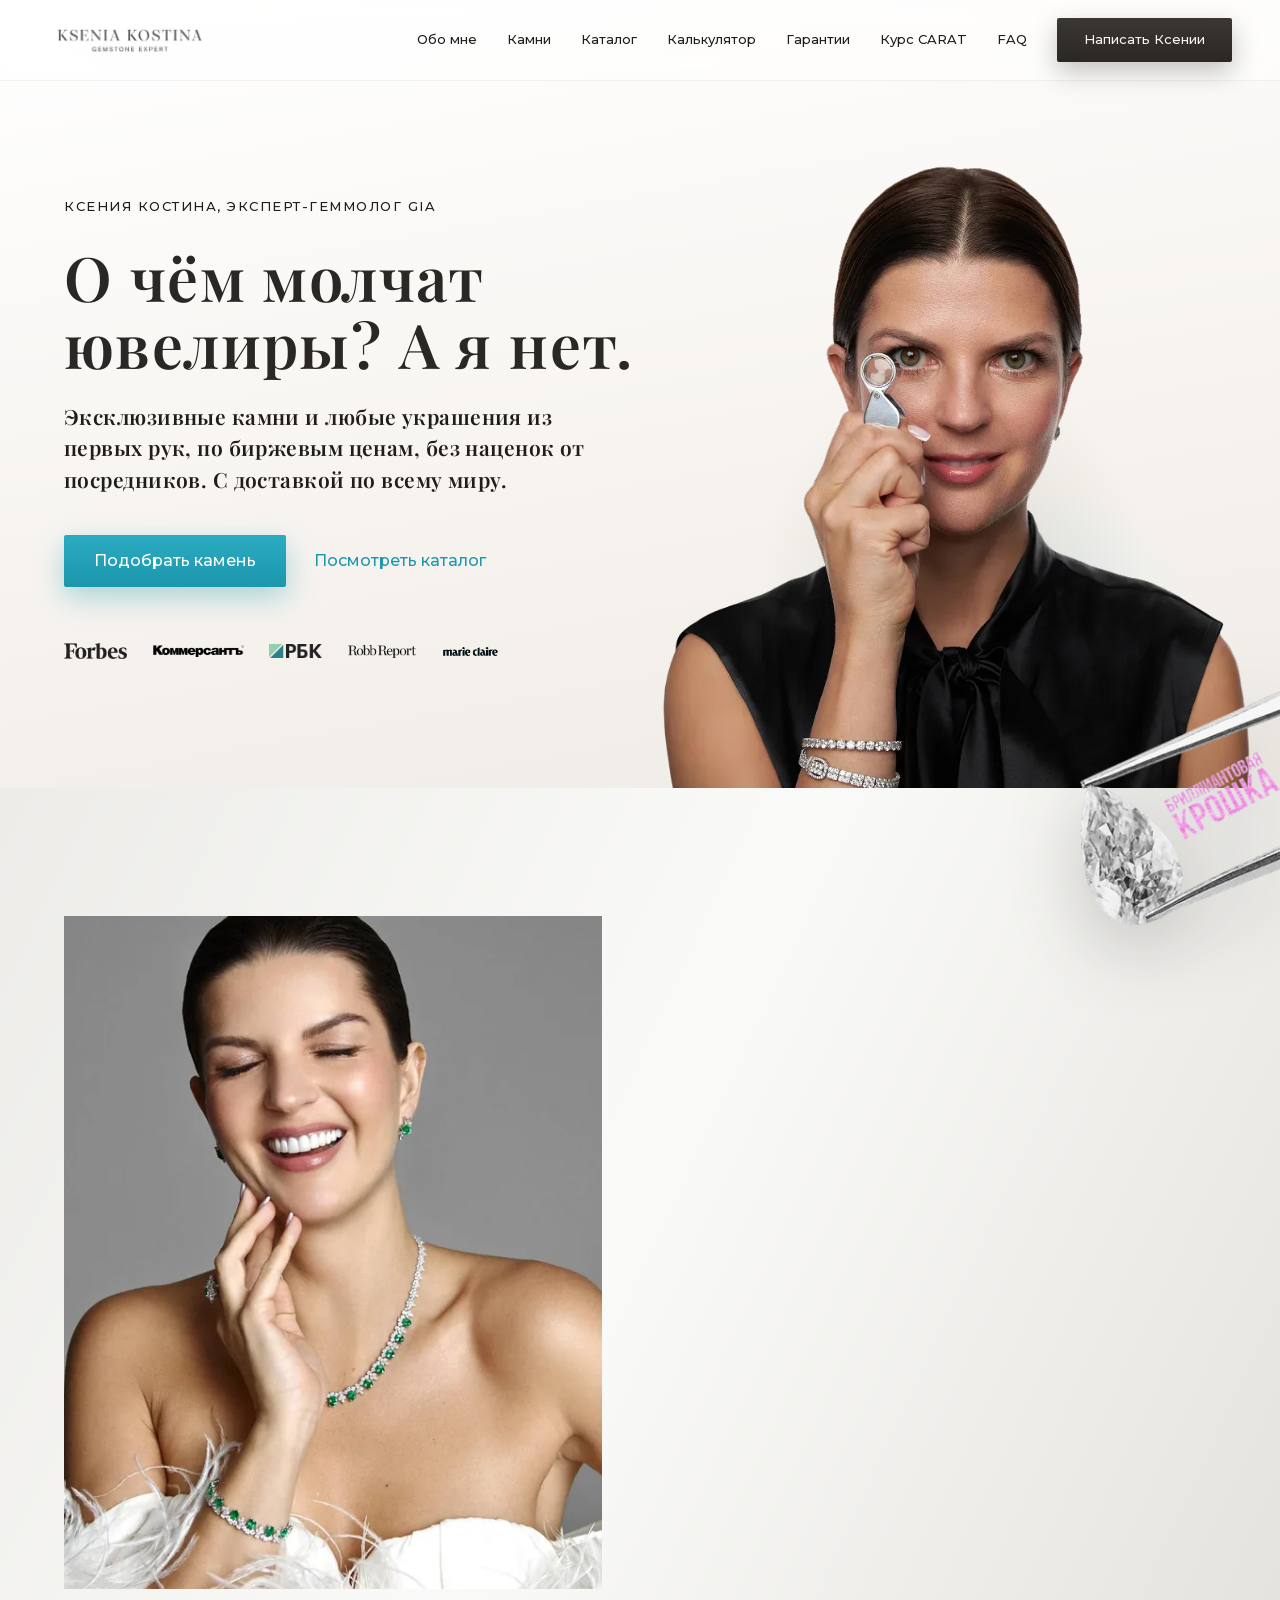
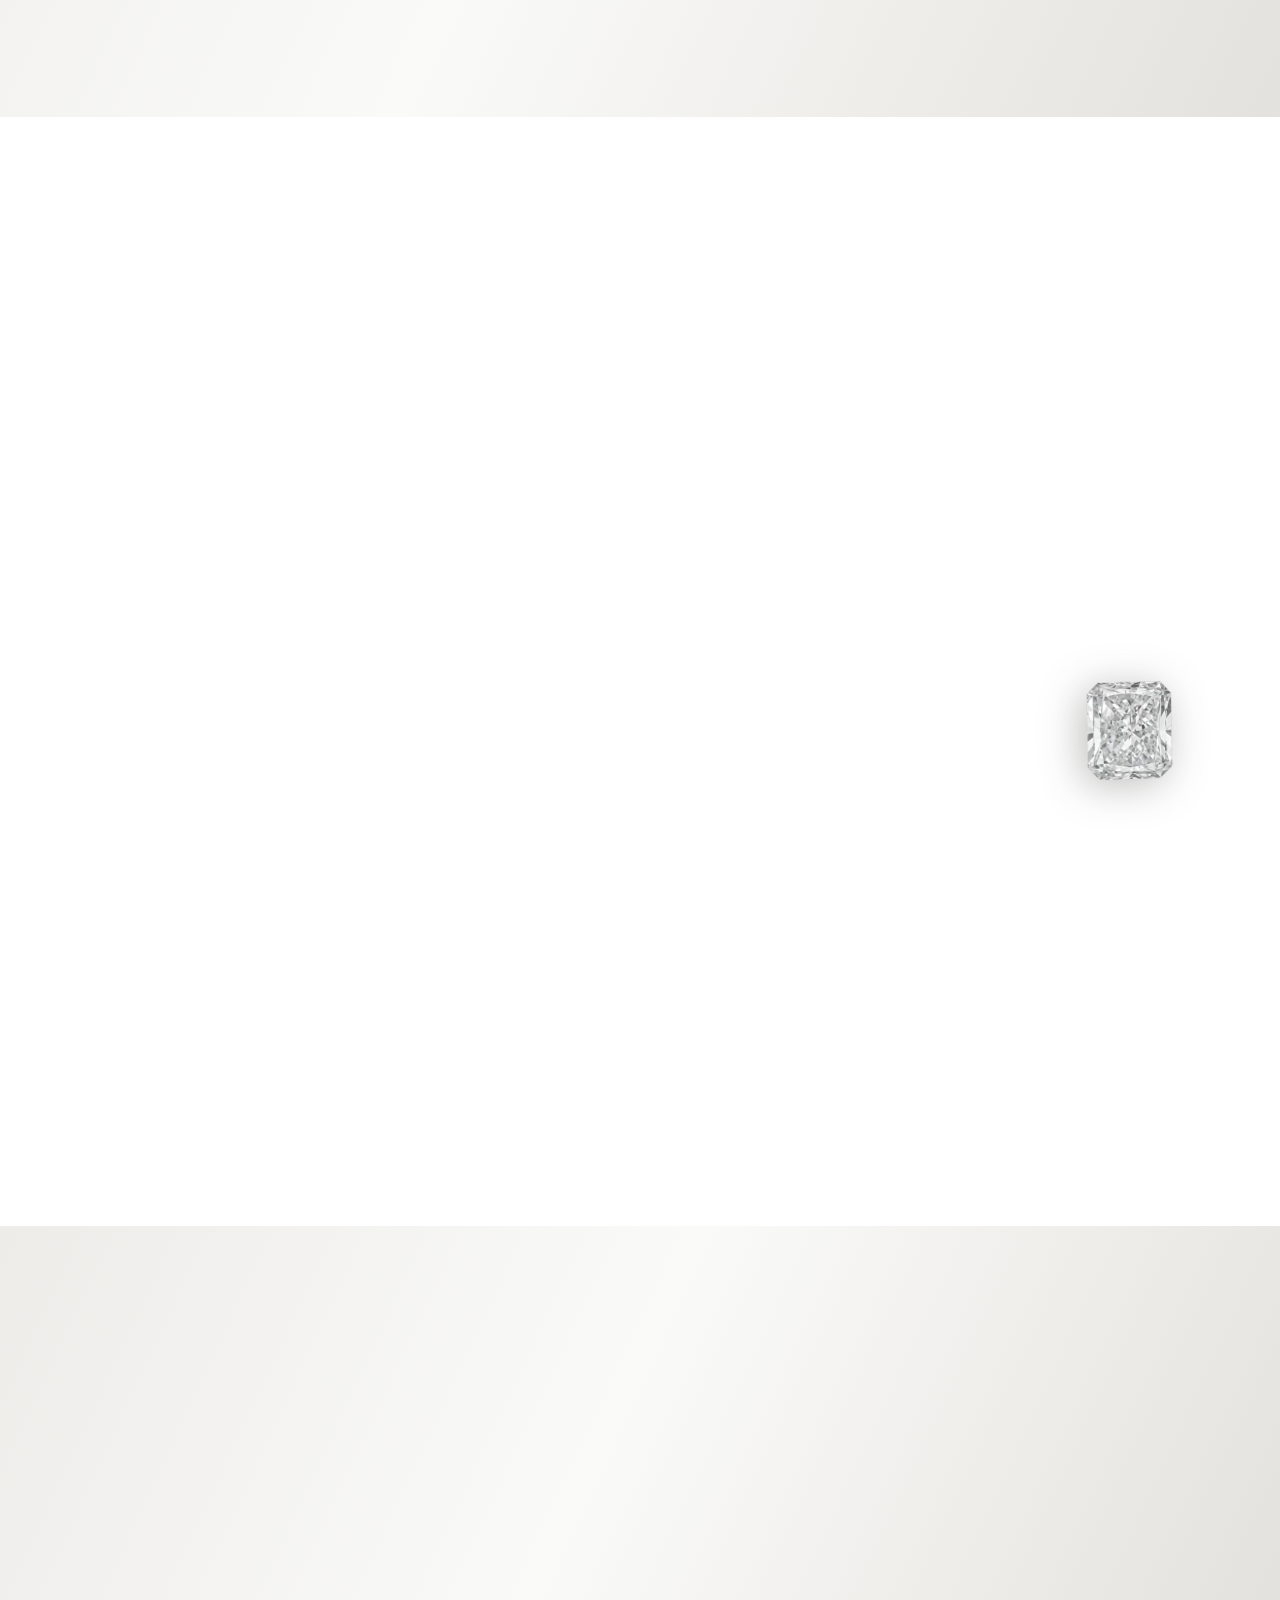
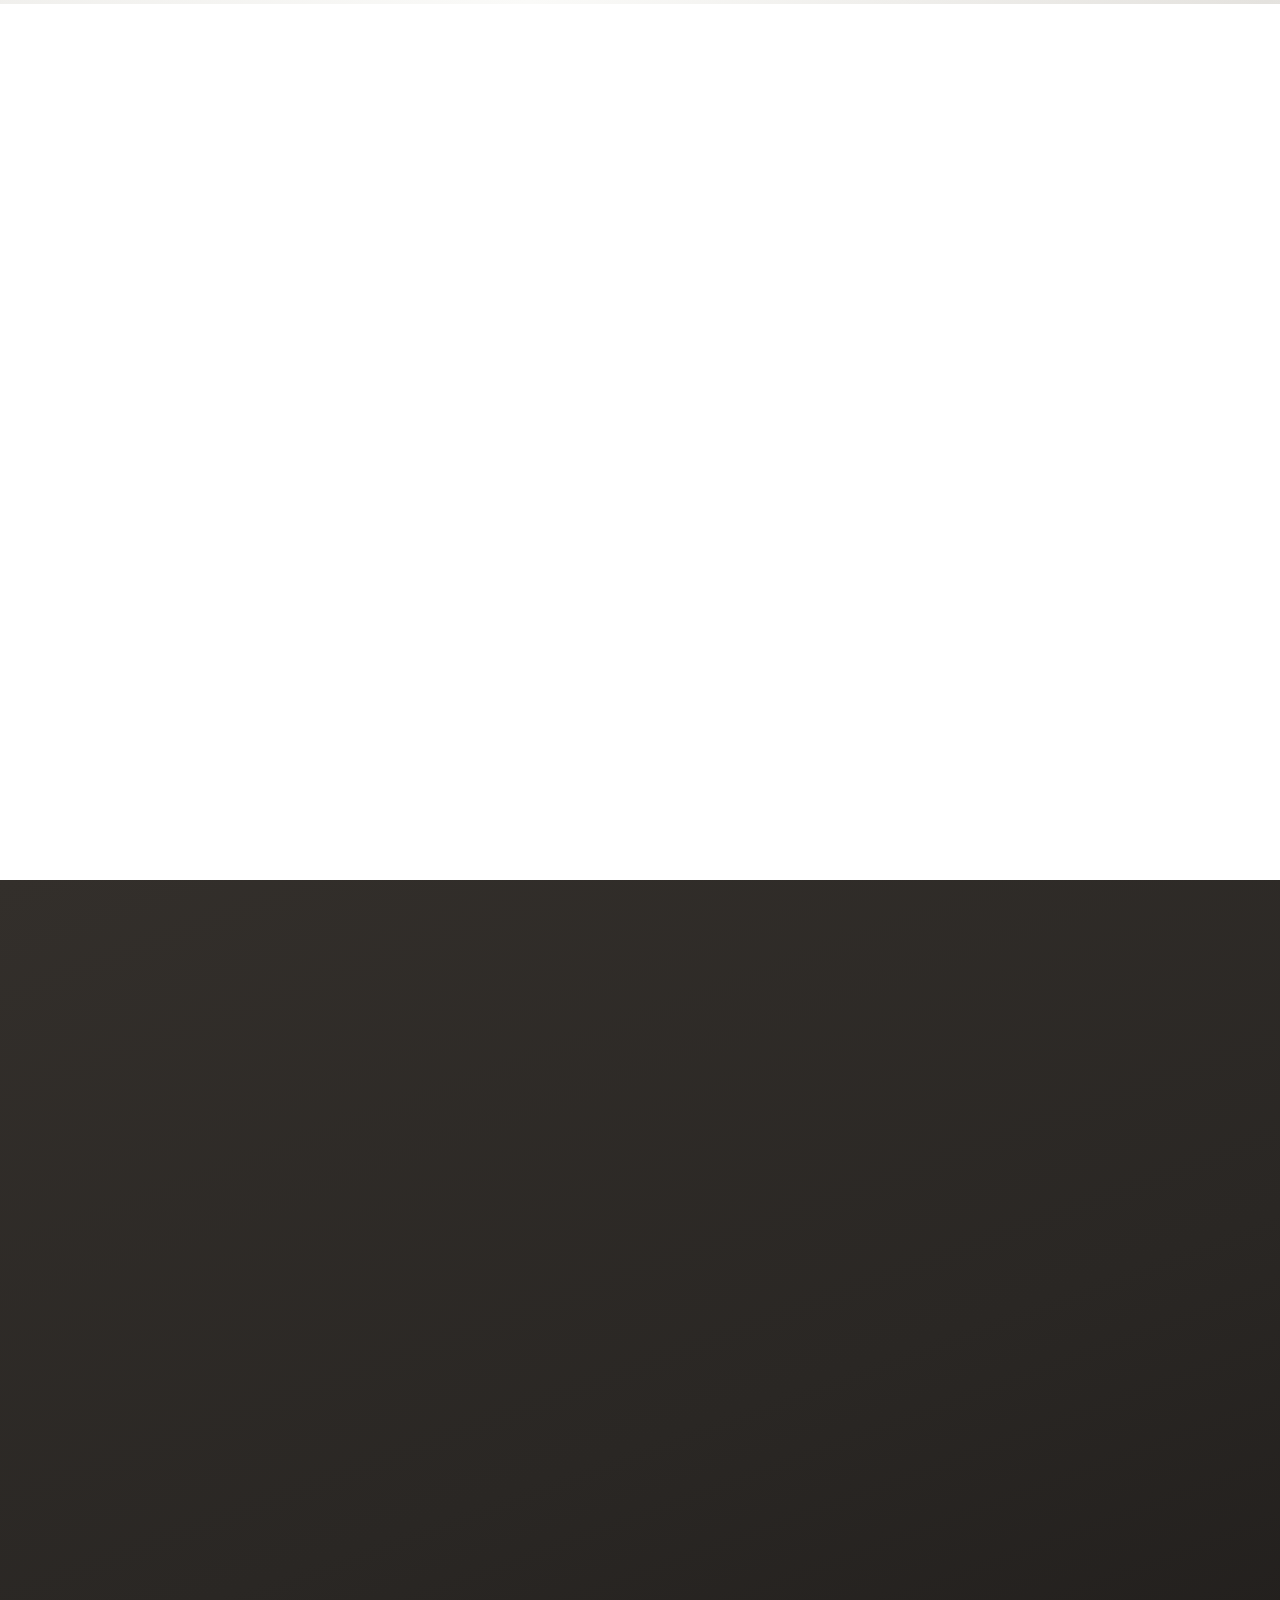
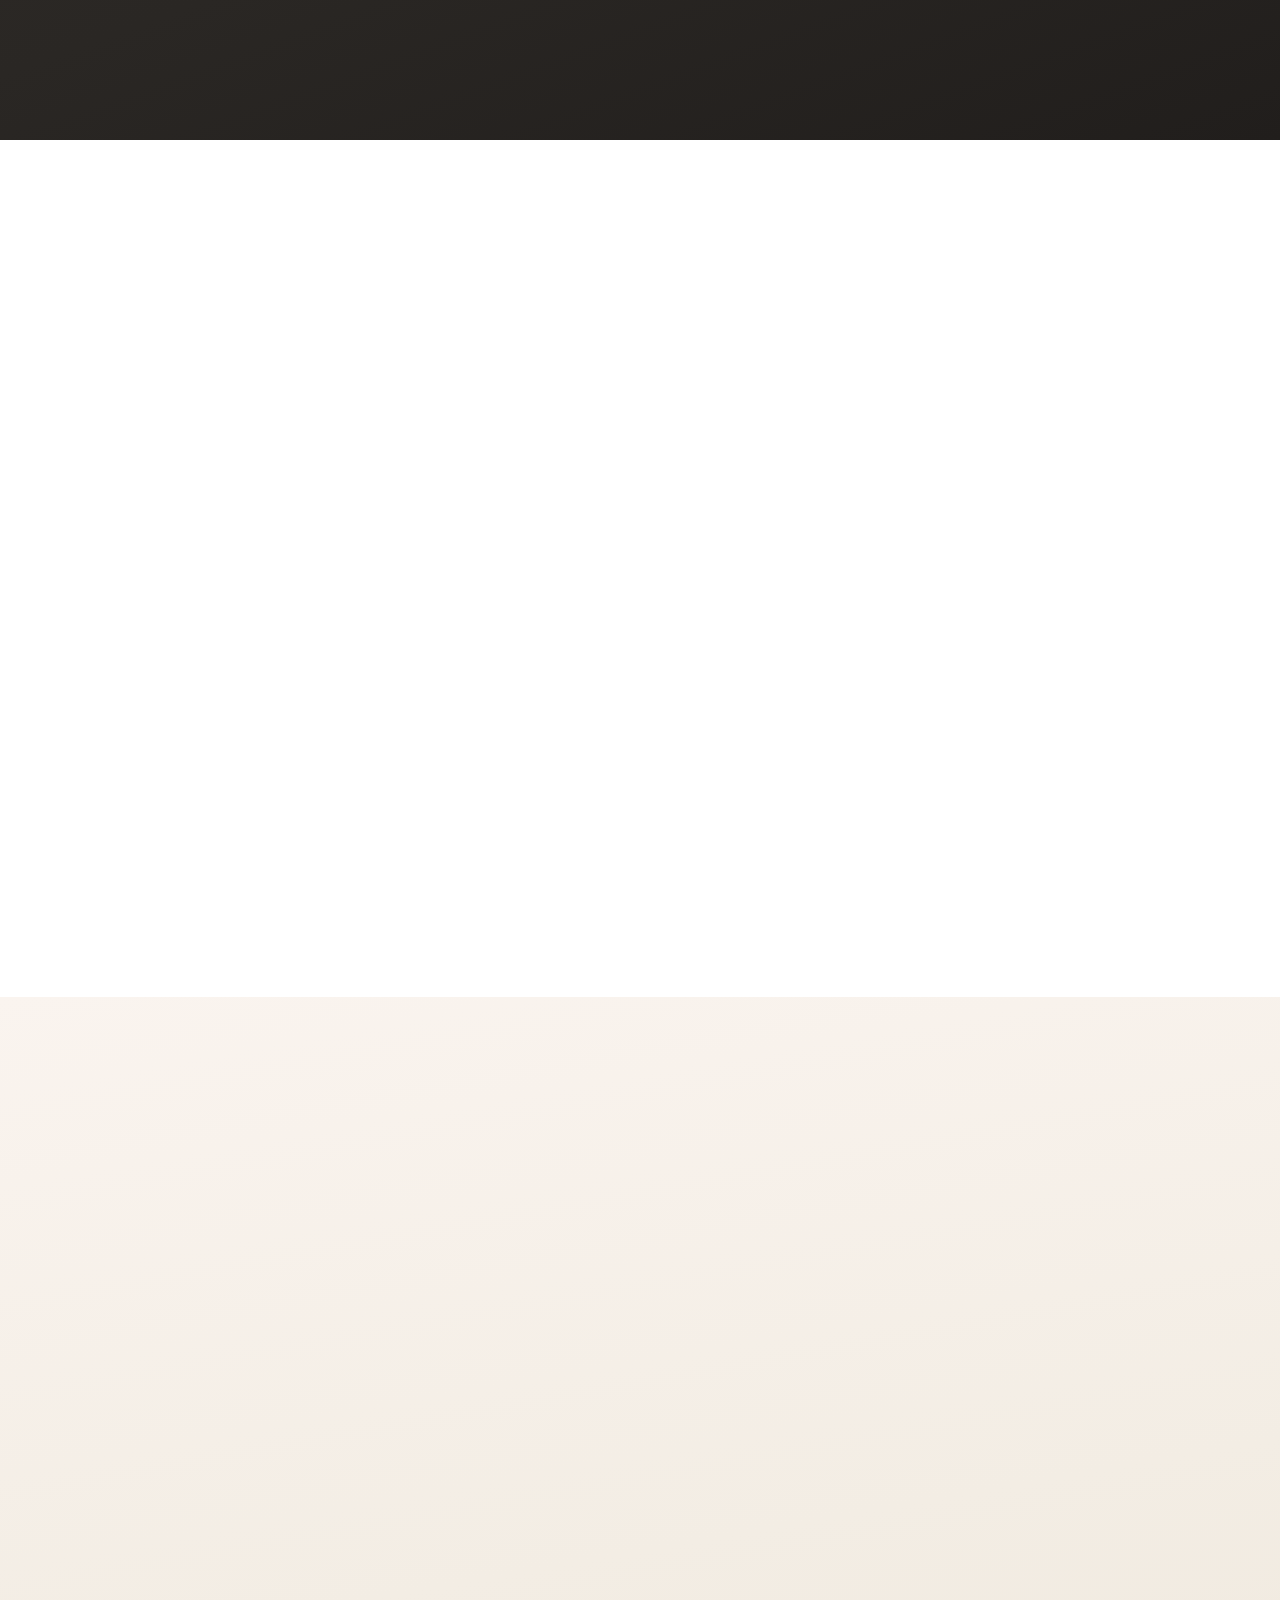
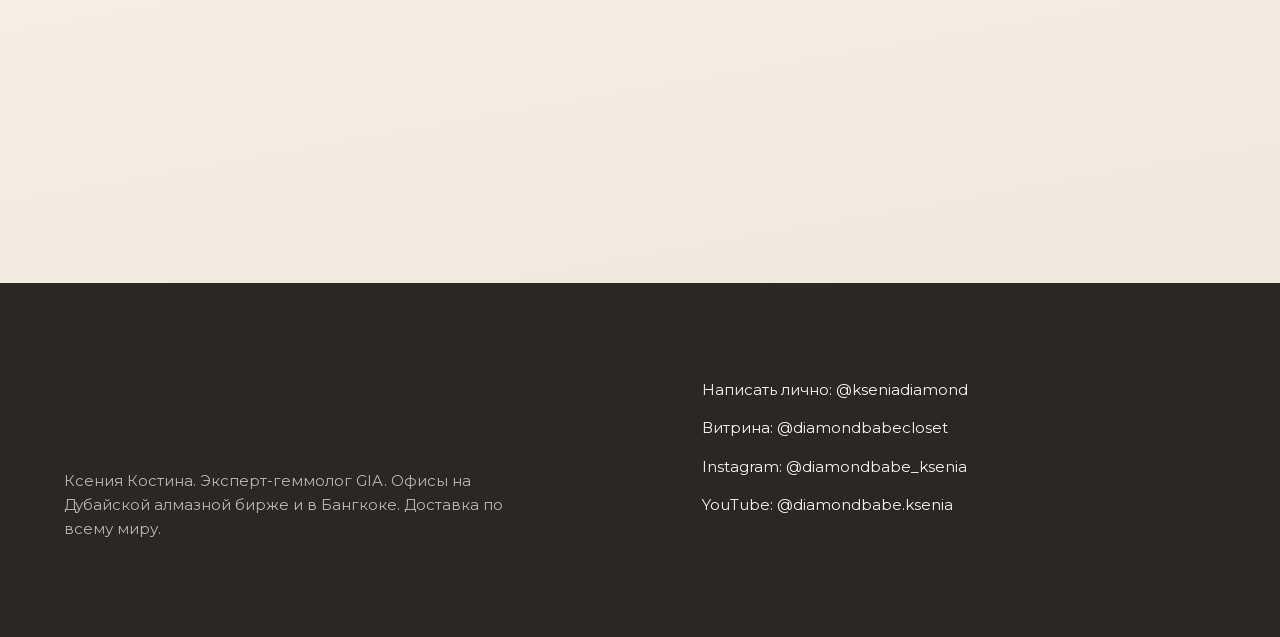
==== index.html @ b1623eed "Добавить каталог камней и калькулятор изделий Две новые страницы без бэкенда: данные лежат в JSON ря" ====
<!DOCTYPE html>
<html lang="ru">
<head>
<meta charset="utf-8">
<meta name="viewport" content="width=device-width, initial-scale=1">

<!-- Политика безопасности. Всё своё, внешних источников нет вовсе.
     Хеш разрешает единственный инлайновый скрипт — тот, что ниже.
     frame-ancestors в <meta> браузеры игнорируют: защита от вложения
     в чужой iframe возможна только HTTP-заголовком (см. _headers). -->
<meta http-equiv="Content-Security-Policy" content="
  default-src 'none';
  img-src 'self';
  style-src 'self';
  font-src 'self';
  script-src 'self' 'sha256-Du+OJKJSbdUgz5nrHeWWINvez6XKDDU/tyj/5c2uvwo=';
  base-uri 'none';
  form-action 'none'">
<meta name="referrer" content="strict-origin-when-cross-origin">

<title>Ксения Костина, геммолог GIA. Камни по биржевым ценам</title>
<meta name="description" content="Бриллианты и цветные камни из первых рук по биржевым ценам, без наценок посредников. Эксперт-геммолог с дипломом GIA, офисы на Дубайской алмазной бирже и в Бангкоке, собственное ювелирное производство. Доставка по всему миру.">

<!-- Адрес сайта. Меняется в трёх местах: canonical, og:url и sitemap.xml. -->
<link rel="canonical" href="https://shbshv-czec.github.io/kseniakostina/">

<meta property="og:type" content="website">
<meta property="og:locale" content="ru_RU">
<meta property="og:site_name" content="Ксения Костина — эксперт-геммолог GIA">
<meta property="og:url" content="https://shbshv-czec.github.io/kseniakostina/">
<meta property="og:title" content="Ксения Костина, геммолог GIA. Камни по биржевым ценам">
<meta property="og:description" content="Бриллианты и цветные камни из первых рук по биржевым ценам, без наценок посредников. Офисы на Дубайской алмазной бирже и в Бангкоке.">
<meta property="og:image" content="https://shbshv-czec.github.io/kseniakostina/assets/img/og-image.jpg">
<meta property="og:image:width" content="1200">
<meta property="og:image:height" content="630">
<meta property="og:image:alt" content="Ксения Костина, эксперт-геммолог GIA">
<meta name="twitter:card" content="summary_large_image">

<link rel="icon" type="image/png" href="assets/img/favicon.png">

<!-- Шрифты первого экрана: заголовок Playfair и кириллица Montserrat -->
<link rel="preload" href="assets/fonts/playfair-display-600.woff2" as="font" type="font/woff2" crossorigin>
<link rel="preload" href="assets/fonts/montserrat-cyrillic.woff2" as="font" type="font/woff2" crossorigin>

<!-- LCP-элемент: портрет на первом экране -->
<link rel="preload" as="image" href="assets/img/portrait-hero.webp"
      imagesrcset="assets/img/portrait-hero-480.webp 480w, assets/img/portrait-hero.webp 738w"
      imagesizes="(max-width:900px) 100vw, min(50vw, 720px)" fetchpriority="high">

<link rel="stylesheet" href="assets/css/styles.css">

<!-- Помечает документ до первой отрисовки: только при включённом JS блоки
     стартуют скрытыми и проявляются при прокрутке. Без JS текст виден сразу. -->
<script>document.documentElement.classList.add('js')</script>

<script src="assets/js/app.js" defer></script>

<script type="application/ld+json">
{
  "@context": "https://schema.org",
  "@graph": [
    {
      "@type": "Person",
      "@id": "https://shbshv-czec.github.io/kseniakostina/#ksenia",
      "name": "Ксения Костина",
      "jobTitle": "Эксперт-геммолог GIA",
      "description": "Эксперт-геммолог с дипломом GIA. Бриллианты и цветные камни из первых рук по биржевым ценам, собственное ювелирное производство.",
      "image": "https://shbshv-czec.github.io/kseniakostina/assets/img/og-image.jpg",
      "url": "https://shbshv-czec.github.io/kseniakostina/",
      "sameAs": [
        "https://t.me/kseniadiamond",
        "https://t.me/diamondbabecloset",
        "https://instagram.com/diamondbabe_ksenia",
        "https://youtube.com/@diamondbabe.ksenia"
      ],
      "knowsAbout": ["Геммология", "Бриллианты", "Цветные драгоценные камни", "Сертификация GIA"],
      "workLocation": [
        { "@type": "Place", "name": "Дубайская алмазная биржа", "address": { "@type": "PostalAddress", "addressLocality": "Дубай", "addressCountry": "AE" } },
        { "@type": "Place", "name": "Офис в Бангкоке", "address": { "@type": "PostalAddress", "addressLocality": "Бангкок", "addressCountry": "TH" } }
      ]
    },
    {
      "@type": "FAQPage",
      "@id": "https://shbshv-czec.github.io/kseniakostina/#faq",
      "mainEntity": [
        {
          "@type": "Question",
          "name": "Почему камень в магазине дороже, чем на бирже?",
          "acceptedAnswer": { "@type": "Answer", "text": "Если вы купили камень в магазине или у ювелира, вы не вложили деньги в бриллиант, а потратили их на эмоции и антураж. Камни на бирже — как вино на винодельне: без гламурных витрин, зато из первых рук и по честной цене." }
        },
        {
          "@type": "Question",
          "name": "Что значит камень из первых рук?",
          "acceptedAnswer": { "@type": "Answer", "text": "Многие рекламируют камни из первых рук, но за ними стоит цепочка посредников, каждый со своей маржой. Настоящий доступ к профессиональному рынку дают многолетний опыт, репутация в отрасли и личные поручительства крупных компаний, а не просто лицензия." }
        },
        {
          "@type": "Question",
          "name": "Стоит ли покупать камень как вложение?",
          "acceptedAnswer": { "@type": "Answer", "text": "Камень, приобретённый по цене биржи, сохраняет свою цену и со временем растёт. Вы наслаждаетесь украшением, не потратив деньги, а вложив их: при необходимости камень можно продать или передать по наследству, и он ликвиден в любой точке мира." }
        },
        {
          "@type": "Question",
          "name": "Чем сертификат GIA отличается от IGI?",
          "acceptedAnswer": { "@type": "Answer", "text": "GIA сертифицирует отдельные бриллианты, и его оценку не оспаривают. IGI может сертифицировать изделие целиком и выдать паспорт с весом золота, количеством камней и их характеристиками — это удобно, когда камни мелкие." }
        },
        {
          "@type": "Question",
          "name": "Сколько делается украшение на заказ?",
          "acceptedAnswer": { "@type": "Answer", "text": "Обычно две недели. Часть камней и готовых изделий есть в наличии сразу, без ожидания подбора и сертификации." }
        }
      ]
    }
  ]
}
</script>
</head>

<body>
<div class="page">

<img id="heroTweezers" class="crumb" src="assets/img/brilliant-crumb.webp"
     srcset="assets/img/brilliant-crumb-208.webp 208w, assets/img/brilliant-crumb.webp 520w"
     sizes="(max-width:900px) 104px, clamp(131px,15.6vw,259px)"
     alt="" width="520" height="616" fetchpriority="low" decoding="async">

<nav class="nav" data-screen-label="Навигация" aria-label="Основная навигация">
  <div class="nav__inner">
    <img class="nav__logo" src="assets/img/logo-nav.webp" alt="KSENIA KOSTINA — GEMSTONE EXPERT"
         width="340" height="81" fetchpriority="high" decoding="async">
    <div class="nav__links">
      <a class="nav__link" href="#about">Обо мне</a>
      <a class="nav__link" href="#stones">Камни</a>
      <a class="nav__link" href="catalog/">Каталог</a>
      <a class="nav__link" href="calculator/">Калькулятор</a>
      <a class="nav__link" href="#trust">Гарантии</a>
      <a class="nav__link" href="#course">Курс CARAT</a>
      <a class="nav__link" href="#faq">FAQ</a>
      <a class="btn btn--ink nav__cta" href="https://t.me/kseniadiamond">Написать Ксении</a>
      <button id="burgerBtn" class="nav__burger" type="button"
              aria-controls="mobileMenu" aria-expanded="false" aria-label="Меню">
        <span></span><span></span><span></span>
      </button>
    </div>
  </div>
  <div id="mobileMenu" class="nav__menu">
    <a href="#about">Обо мне</a>
    <a href="#stones">Камни</a>
    <a href="catalog/">Каталог</a>
    <a href="calculator/">Калькулятор</a>
    <a href="#trust">Гарантии</a>
    <a href="#course">Курс CARAT</a>
    <a href="#faq">FAQ</a>
  </div>
</nav>

<header id="hero" class="hero" data-screen-label="01 Первый экран">
  <div class="hero__grid">
    <div class="hero__text">
      <div class="eyebrow hero__eyebrow" data-reveal="0">Ксения Костина, эксперт-геммолог GIA</div>
      <h1 class="display" data-reveal="120">О чём молчат ювелиры? А&nbsp;я&nbsp;нет.</h1>
      <h2 class="subhead" data-reveal="240">Эксклюзивные камни и любые украшения из первых рук, по биржевым ценам, без наценок от посредников. С доставкой по всему миру.</h2>
      <div class="actions hero__actions" data-reveal="360">
        <a class="btn btn--paraiba" href="#request">Подобрать камень</a>
        <a class="link-action" href="catalog/">Посмотреть каталог</a>
      </div>
      <div class="press" data-reveal="480">
        <img class="press__forbes"      src="assets/img/press-forbes.webp"      alt="Forbes"       width="365" height="92" decoding="async">
        <img class="press__kommersant"  src="assets/img/press-kommersant.webp"  alt="Коммерсантъ"  width="500" height="67" decoding="async">
        <img class="press__rbc"         src="assets/img/press-rbc.webp"         alt="РБК"          width="288" height="77" decoding="async">
        <img class="press__robb"        src="assets/img/press-robbreport.webp"  alt="Robb Report"  width="406" height="76" decoding="async">
        <img class="press__marieclaire" src="assets/img/press-marieclaire.webp" alt="Marie Claire" width="204" height="41" decoding="async">
      </div>
    </div>
    <div class="hero__art">
      <div class="hero__glow"></div>
      <div class="hero__glow hero__glow--paraiba"></div>
      <img class="hero__portrait" src="assets/img/portrait-hero.webp"
           srcset="assets/img/portrait-hero-480.webp 480w, assets/img/portrait-hero.webp 738w"
           sizes="(max-width:900px) 100vw, min(50vw, 720px)"
           alt="Ксения Костина, эксперт-геммолог GIA"
           width="738" height="824" fetchpriority="high" decoding="async">
    </div>
  </div>
</header>

<main class="main">

<section id="about" class="section platinum about" data-screen-label="02 Обо мне">
  <div class="wrap cols about__cols">
    <div class="media about__media">
      <img class="plx plx--about" data-plx="0.07" src="assets/img/about.webp"
           srcset="assets/img/about-640.webp 640w, assets/img/about.webp 1023w"
           sizes="(max-width:900px) calc(100vw - 40px), min(46vw, 632px)"
           alt="Геммолог Ксения Костина за работой"
           width="1023" height="1280" loading="lazy" decoding="async">
    </div>
    <div class="about__text">
      <h2 id="aboutTitle" class="h2" data-reveal="0">Обо мне</h2>
      <p class="lead" data-reveal="100">Меня зовут Ксения Костина. Я эксперт-геммолог с дипломом GIA, с офисами на Дубайской алмазной бирже и в Бангкоке и собственным ювелирным производством.</p>
      <p class="p" data-reveal="140"><strong>Камни — это моя жизнь: не просто работа или бизнес, а именно жизнь, которой я искренне увлечена.</strong></p>
      <p class="p" data-reveal="180">Для каждого из вас покупка камня или заказ изделия — это событие, и я становлюсь его частью. Мне важно, чтобы камень, который вы получаете, стоил больше тех денег, которые вы за него отдали, и чтобы спустя годы, глядя на него, вы понимали, что когда-то сделали правильный выбор.</p>
      <a class="btn btn--ink btn--spaced" href="#request" data-reveal="200">Написать Ксении</a>
    </div>
  </div>
</section>

<section class="section--band quote-band" data-screen-label="03 Имиджевый блок А">
  <div class="wrap quote-band__inner">
    <p class="quote" data-reveal="0">«Камень должен стоить больше денег, которые вы за него отдали»</p>
  </div>
</section>

<section id="stones" class="section stones" data-screen-label="04 Камни">
  <div class="wrap">
    <div class="h2-row">
      <h2 class="h2" data-reveal="0">Камни</h2>
    </div>
    <div class="text-col">
      <p class="lead" data-reveal="100">Продаю бриллианты и цветные камни из первых рук, по биржевым ценам.</p>
      <p class="p" data-reveal="140"><strong>Камни на Дубайской бирже — это как вино на винодельне:</strong> без антуража и гламурных витрин, зато достойные камни напрямую и своё ювелирное производство, поэтому вы получаете лучшие украшения по лучшей цене.</p>
      <p class="p" data-reveal="180">С появлением офиса в Бангкоке мой сток цветных камней пополняется очень быстро, и многое доступно сразу: изумруды, рубины, сапфиры, шпинель, параиба и другие.</p>
      <p class="p" data-reveal="220">Если у вас есть то, о чём вы мечтаете, просто напишите мне желаемый цвет камня и бюджет, и я покажу всё возможное из наличия — внутри одного цвета всегда можно подобрать альтернативы под разный бюджет.</p>
      <div class="actions actions--wide" data-reveal="260">
        <a class="btn btn--paraiba" href="#request">Подобрать камень</a>
        <a class="link-action" href="catalog/">Посмотреть каталог</a>
      </div>
    </div>
    <div class="gems">
      <div class="gems__slot gems__slot--white">
        <img data-zoom="0.16" src="assets/img/diamond-white.webp" alt="Белый бриллиант огранки радиант"
             width="480" height="480" loading="lazy" decoding="async">
      </div>
      <div class="gems__slot gems__slot--yellow">
        <img data-zoom="0.16" src="assets/img/diamond-yellow.webp" alt="Жёлтый бриллиант огранки груша"
             width="560" height="844" loading="lazy" decoding="async">
      </div>
    </div>
  </div>
</section>

<section class="section--stats platinum" data-screen-label="04b Цифры">
  <div class="wrap">
    <div class="cols cols--stats">
      <div class="stat" data-reveal="0">
        <div class="stat__value"><span data-count="20" data-prefix="+" data-suffix="%">+20%</span></div>
        <p class="stat__note">в год минимум <strong>растут в цене качественные рубины</strong> последние несколько лет</p>
      </div>
      <div class="stat" data-reveal="150">
        <div class="stat__value"><span data-count="850" data-prefix="+" data-suffix="%">+850%</span></div>
        <p class="stat__note"><strong>вырос в цене турмалин параиба</strong> за последние 10 лет</p>
      </div>
    </div>
  </div>
</section>

<section id="trust" class="section trust" data-screen-label="08 Гарантии">
  <div class="wrap cols">
    <div>
      <h2 class="h2" data-reveal="0">Гарантии</h2>
      <p class="lead" data-reveal="100">На ювелирном рынке много жуликов, и почти всегда обман связан с сертификатами и подменой камней. Поэтому бриллианты я продаю только с сертификатом GIA, цветные камни — с заключениями швейцарских лабораторий, а когда камни мелкие, сертифицирую изделие целиком в IGI: вы получаете паспорт, где указан вес золота, количество камней и их характеристики.</p>
      <p class="p" data-reveal="140">Если камень предлагают с рук по цене заметно ниже рынка, чаще всего это обман, и я объясню, что не так, ещё до того как вы заплатите.</p>
      <a class="btn btn--ink btn--spaced" href="#request" data-reveal="200">Проверить камень</a>
      <div class="labs" data-reveal="260">
        <img src="assets/img/lab-gia.webp"     alt="GIA"     width="400" height="127" loading="lazy" decoding="async">
        <img class="labs__sm" src="assets/img/lab-grs.webp" alt="GRS" width="400" height="66" loading="lazy" decoding="async">
        <img src="assets/img/lab-gubelin.webp" alt="Gübelin" width="400" height="199" loading="lazy" decoding="async">
        <img class="labs__sm" src="assets/img/lab-ssef.webp" alt="SSEF" width="163" height="31" loading="lazy" decoding="async">
        <img src="assets/img/lab-igi.webp"     alt="IGI"     width="200" height="202" loading="lazy" decoding="async">
      </div>
    </div>
    <div class="media media--tall media--trust" data-reveal="150">
      <img src="assets/img/trust.webp"
           srcset="assets/img/trust-720.webp 720w, assets/img/trust.webp 1280w"
           sizes="(max-width:900px) calc(100vw - 40px), min(46vw, 632px)"
           alt="Ксения Костина в офисе за подбором камней"
           width="1280" height="1919" loading="lazy" decoding="async">
    </div>
  </div>
</section>

<section id="course" class="section--course course" data-screen-label="10 Курс CARAT">
  <div class="wrap cols">
    <div>
      <div class="eyebrow eyebrow--gold" data-reveal="0">Обучение</div>
      <h2 class="h2 h2--offset" data-reveal="100">Курс CARAT</h2>
      <p class="lead lead--near" data-reveal="180">Если хотите разбираться в камнях сами и покупать, не переплачивая, — у меня есть курс CARAT.</p>
      <p class="p--tight" data-reveal="220">Вы научитесь понимать реальную стоимость бриллианта, читать международные сертификаты и собирать осознанный ювелирный гардероб. Внутри видеолекции, материалы и личная встреча на Дубайской бирже.</p>
      <a class="btn btn--light btn--spaced" href="https://kseniakostina.ru" data-reveal="260">Узнать о курсе</a>
    </div>
    <div class="media media--tall media--course" data-reveal="150">
      <img src="assets/img/course.webp"
           srcset="assets/img/course-640.webp 640w, assets/img/course.webp 854w"
           sizes="(max-width:900px) calc(100vw - 40px), min(46vw, 632px)"
           alt="Ксения Костина смотрит на бриллиант через лупу"
           width="854" height="1280" loading="lazy" decoding="async">
    </div>
  </div>
</section>

<section id="faq" class="section faq" data-screen-label="11 FAQ">
  <div class="wrap wrap--narrow">
    <h2 class="h2" data-reveal="0">Частые вопросы</h2>
    <div class="faq__list">
      <details data-reveal="0">
        <summary>Почему камень в магазине дороже, чем на бирже?</summary>
        <p>Если вы купили камень в магазине или у ювелира, вы не вложили деньги в бриллиант, а потратили их на эмоции и антураж. Камни на бирже — как вино на винодельне: без гламурных витрин, зато из первых рук и по честной цене.</p>
      </details>
      <details data-reveal="0">
        <summary>Что значит камень из первых рук?</summary>
        <p>Многие рекламируют камни из первых рук, но за ними стоит цепочка посредников, каждый со своей маржой. Настоящий доступ к профессиональному рынку дают многолетний опыт, репутация в отрасли и личные поручительства крупных компаний, а не просто лицензия.</p>
      </details>
      <details data-reveal="0">
        <summary>Стоит ли покупать камень как вложение?</summary>
        <p>Камень, приобретённый по цене биржи, сохраняет свою цену и со временем растёт. Вы наслаждаетесь украшением, не потратив деньги, а вложив их: при необходимости камень можно продать или передать по наследству, и он ликвиден в любой точке мира.</p>
      </details>
      <details data-reveal="0">
        <summary>Чем сертификат GIA отличается от IGI?</summary>
        <p>GIA сертифицирует отдельные бриллианты, и его оценку не оспаривают. IGI может сертифицировать изделие целиком и выдать паспорт с весом золота, количеством камней и их характеристиками — это удобно, когда камни мелкие.</p>
      </details>
      <details data-reveal="0">
        <summary>Сколько делается украшение на заказ?</summary>
        <p>Обычно две недели. Часть камней и готовых изделий есть в наличии сразу, без ожидания подбора и сертификации.</p>
      </details>
    </div>
  </div>
</section>

<section id="request" class="section request" data-screen-label="12 Форма заявки">
  <div class="wrap cols cols--top">
    <div>
      <h2 class="h2" data-reveal="0">Напишите, что вы ищете</h2>
      <p class="lead" data-reveal="100">Отвечаю лично. Расскажите, что вам нужно, и я подберу камень или изделие под ваш запрос и бюджет.</p>
      <a class="btn btn--paraiba btn--spaced" href="https://t.me/kseniadiamond" data-reveal="180">Написать Ксении в Telegram</a>
    </div>
    <div class="media">
      <img class="plx plx--request" data-plx="0.05" src="assets/img/request.webp"
           srcset="assets/img/request-640.webp 640w, assets/img/request.webp 904w"
           sizes="(max-width:900px) calc(100vw - 40px), min(46vw, 632px)"
           alt="Заказать подбор камня у геммолога Ксении Костиной"
           width="904" height="1060" loading="lazy" decoding="async">
    </div>
  </div>
</section>

<footer class="section--footer footer" data-screen-label="13 Подвал">
  <div class="wrap cols cols--foot">
    <div>
      <img class="footer__logo" src="assets/img/logo-footer.webp" alt="KSENIA KOSTINA — GEMSTONE EXPERT"
           width="464" height="110" loading="lazy" decoding="async">
      <p class="footer__about">Ксения Костина. Эксперт-геммолог GIA. Офисы на Дубайской алмазной бирже и в Бангкоке. Доставка по всему миру.</p>
    </div>
    <div class="footer__links">
      <a href="https://t.me/kseniadiamond"><img src="assets/img/icon-telegram.svg" alt="" width="18" height="18" loading="lazy" decoding="async">Написать лично: @kseniadiamond</a>
      <a href="https://t.me/diamondbabecloset"><img src="assets/img/icon-telegram.svg" alt="" width="18" height="18" loading="lazy" decoding="async">Витрина: @diamondbabecloset</a>
      <a href="https://instagram.com/diamondbabe_ksenia"><img src="assets/img/icon-instagram.svg" alt="" width="18" height="18" loading="lazy" decoding="async">Instagram: @diamondbabe_ksenia</a>
      <a href="https://youtube.com/@diamondbabe.ksenia"><img src="assets/img/icon-youtube.svg" alt="" width="18" height="18" loading="lazy" decoding="async">YouTube: @diamondbabe.ksenia</a>
    </div>
  </div>
</footer>

</main>
</div>
</body>
</html>
---- assets/css/styles.css ----
/* ============================================================
   kseniakostina.ru

   Порядок: шрифты → токены → база → раскладка → типографика →
   компоненты → секции → адаптив → уважение к prefers-reduced-motion.

   Инлайновых стилей в разметке нет, поэтому в адаптиве не нужен
   ни один !important.
   ============================================================ */


/* ────────────────────────────────  Шрифты  ──────────────────────────────── */

/* Playfair Display — инстанс вариативного шрифта на wght=600
   (в разметке используется только 600), сабсет latin + cyrillic. */
@font-face {
  font-family: 'Playfair Display';
  src: url('../fonts/playfair-display-600.woff2') format('woff2');
  font-weight: 600;
  font-style: normal;
  font-display: swap;
}

/* Montserrat — сабсеты Google Fonts.
   ВНИМАНИЕ: веса 400/500/600 намеренно ссылаются на один и тот же файл
   Regular — ровно так же, как в исходном бандле. Это сохраняет текущий
   вид: текст с font-weight:500 и 600 рисуется начертанием Regular,
   браузер его не синтезирует, потому что вес объявлен явно.
   Чтобы получить настоящие Medium/SemiBold — нужны отдельные файлы. */
@font-face { font-family:'Montserrat'; font-style:normal; font-weight:400; font-display:swap;
  src:url('../fonts/montserrat-cyrillic-ext.woff2') format('woff2');
  unicode-range:U+0460-052F,U+1C80-1C8A,U+20B4,U+2DE0-2DFF,U+A640-A69F,U+FE2E-FE2F; }
@font-face { font-family:'Montserrat'; font-style:normal; font-weight:400; font-display:swap;
  src:url('../fonts/montserrat-cyrillic.woff2') format('woff2');
  unicode-range:U+0301,U+0400-045F,U+0490-0491,U+04B0-04B1,U+2116; }
@font-face { font-family:'Montserrat'; font-style:normal; font-weight:400; font-display:swap;
  src:url('../fonts/montserrat-latin.woff2') format('woff2');
  unicode-range:U+0000-00FF,U+0131,U+0152-0153,U+02BB-02BC,U+02C6,U+02DA,U+02DC,U+0304,U+0308,U+0329,U+2000-206F,U+20AC,U+2122,U+2191,U+2193,U+2212,U+2215,U+FEFF,U+FFFD; }

@font-face { font-family:'Montserrat'; font-style:normal; font-weight:500; font-display:swap;
  src:url('../fonts/montserrat-cyrillic-ext.woff2') format('woff2');
  unicode-range:U+0460-052F,U+1C80-1C8A,U+20B4,U+2DE0-2DFF,U+A640-A69F,U+FE2E-FE2F; }
@font-face { font-family:'Montserrat'; font-style:normal; font-weight:500; font-display:swap;
  src:url('../fonts/montserrat-cyrillic.woff2') format('woff2');
  unicode-range:U+0301,U+0400-045F,U+0490-0491,U+04B0-04B1,U+2116; }
@font-face { font-family:'Montserrat'; font-style:normal; font-weight:500; font-display:swap;
  src:url('../fonts/montserrat-latin.woff2') format('woff2');
  unicode-range:U+0000-00FF,U+0131,U+0152-0153,U+02BB-02BC,U+02C6,U+02DA,U+02DC,U+0304,U+0308,U+0329,U+2000-206F,U+20AC,U+2122,U+2191,U+2193,U+2212,U+2215,U+FEFF,U+FFFD; }

@font-face { font-family:'Montserrat'; font-style:normal; font-weight:600; font-display:swap;
  src:url('../fonts/montserrat-cyrillic-ext.woff2') format('woff2');
  unicode-range:U+0460-052F,U+1C80-1C8A,U+20B4,U+2DE0-2DFF,U+A640-A69F,U+FE2E-FE2F; }
@font-face { font-family:'Montserrat'; font-style:normal; font-weight:600; font-display:swap;
  src:url('../fonts/montserrat-cyrillic.woff2') format('woff2');
  unicode-range:U+0301,U+0400-045F,U+0490-0491,U+04B0-04B1,U+2116; }
@font-face { font-family:'Montserrat'; font-style:normal; font-weight:600; font-display:swap;
  src:url('../fonts/montserrat-latin.woff2') format('woff2');
  unicode-range:U+0000-00FF,U+0131,U+0152-0153,U+02BB-02BC,U+02C6,U+02DA,U+02DC,U+0304,U+0308,U+0329,U+2000-206F,U+20AC,U+2122,U+2191,U+2193,U+2212,U+2215,U+FEFF,U+FFFD; }


/* ────────────────────────────────  Токены  ─────────────────────────────── */

:root {
  /* Поверхности */
  --bg-ivory:#FAF4EF;
  --bg-cream:#F3EDE4;
  --bg-white:#FFFFFF;
  --bg-ink:#2A2724;

  /* Текст */
  --fg-1:#2A2724;   /* основной */
  --fg-2:#1F1C19;   /* приглушённый, на светлом */
  --fg-inv:#FAF4EF; /* на тёмном */

  /* Золото */
  --gold:#C29A3B;
  --gold-champagne:#C9AE7C;

  /* Параиба — цвет действия */
  --paraiba-1:#2BABC1;
  --paraiba-2:#1C97AC;

  /* Градиенты */
  --grad-ink:linear-gradient(180deg,#3B3733 0%,#2A2724 100%);
  --grad-paraiba:linear-gradient(180deg,var(--paraiba-1) 0%,var(--paraiba-2) 100%);
  --grad-light:linear-gradient(180deg,#FFFFFF 0%,#F3EDE4 100%);
  --grad-hero:linear-gradient(170deg,#FFFFFF 0%,#F7F4F0 55%,#EFECE7 100%);
  --grad-platinum:linear-gradient(115deg,#EDECE9 0%,#FAFAF8 22%,#E4E2DE 45%,#F7F6F3 68%,#EAE8E4 100%);
  --grad-course:linear-gradient(160deg,#332F2B 0%,#2A2724 60%,#211E1C 100%);
  --grad-request:linear-gradient(170deg,#FAF4EF 0%,#F3EDE4 60%,#EFE8DD 100%);

  /* Тени */
  --shadow-ink:0 10px 26px rgba(42,39,36,0.28);
  --shadow-paraiba:0 10px 28px rgba(28,151,172,0.35);
  --shadow-light:0 10px 26px rgba(0,0,0,0.3);
  --shadow-gem:drop-shadow(-6px 6px 20px rgba(42,39,36,0.3));

  /* Типографика */
  --font-display:'Playfair Display',Georgia,serif;
  --font-sans:'Proxima Nova','Montserrat','Avenir Next',system-ui,sans-serif;

  /* Раскладка */
  --wrap:1360px;
  --gutter:clamp(20px,5vw,64px);
  --gap-col:clamp(40px,6vw,96px);
  --pad-section:clamp(72px,10vw,140px);

  /* Движение */
  --ease:cubic-bezier(0.22,0.61,0.36,1);
  --dur-reveal:1s;
  --dur-faq:.55s;
}


/* ─────────────────────────────────  База  ──────────────────────────────── */

html { scroll-behavior:smooth }

body {
  margin:0;
  background:var(--bg-white);
  color:var(--fg-1);
  font-family:var(--font-sans);
  font-size:17px;
  line-height:1.5;
  font-weight:400;
}

.page { position:relative }

/* Глобального img{max-width:100%} здесь намеренно нет: портрет на первом
   экране шире своего контейнера (114%), и такое правило его обрезало бы.
   Размеры каждой картинки заданы явно. */

a { color:var(--fg-1) }

strong { font-weight:600 }

summary::-webkit-details-marker { display:none }

/* Видимый фокус с клавиатуры — по умолчанию его съедали инлайновые стили */
:focus-visible {
  outline:2px solid var(--paraiba-2);
  outline-offset:3px;
}


/* ───────────────────────────────  Раскладка  ───────────────────────────── */

.wrap {
  max-width:var(--wrap);
  margin-inline:auto;
}

.wrap--narrow { max-width:900px }

/* Колонка текста внутри .wrap — прижата влево, поэтому не .wrap--* */
.text-col { max-width:720px }

/* Заголовок в строке-флексе (сохраняет исходную обёртку вокруг h2) */
.h2-row { display:flex; align-items:center; gap:clamp(14px,1.8vw,24px) }

.section { padding:var(--pad-section) var(--gutter) }
.section--stats  { padding:clamp(64px,8vw,112px) var(--gutter) }
.section--band   { padding:clamp(48px,6vw,88px) var(--gutter) }
.section--course { padding:clamp(72px,10vw,120px) var(--gutter) }
.section--footer { padding:clamp(56px,8vw,96px) var(--gutter) }

/* Две колонки, схлопываются в одну ниже 400px на колонку */
.cols {
  display:grid;
  grid-template-columns:repeat(auto-fit,minmax(min(100%,400px),1fr));
  gap:var(--gap-col);
  align-items:center;
}
.cols--top   { align-items:start }
.cols--stats { grid-template-columns:repeat(auto-fit,minmax(min(100%,300px),1fr)); gap:32px }
.cols--foot  { grid-template-columns:repeat(auto-fit,minmax(min(100%,260px),1fr));
               gap:clamp(32px,5vw,64px); align-items:start }

/* Кадрирующая рамка вокруг фотографий */
.media { overflow:hidden }
.media > img { width:100%; height:auto; display:block }

/* Портретный кадр фиксированной высоты — фото обрезается по центру */
.media--tall { max-height:620px }
.media--tall > img {
  height:100%;
  max-height:620px;
  object-fit:cover;
}
.media--trust > img  { object-position:center 30% }
.media--course > img { object-position:center 28% }


/* ──────────────────────────────  Типографика  ──────────────────────────── */

.display,
.h2 {
  font-family:var(--font-display);
  font-weight:600;
  margin:0;
}

.display {          /* заголовок первого экрана */
  font-size:clamp(38px,4.8vw,64px);
  line-height:1.08;
  letter-spacing:1.4px;
  margin-top:28px;
}

.h2 {               /* заголовки секций */
  font-size:clamp(32px,4.3vw,56px);
  line-height:1.15;
  letter-spacing:1.1px;
}

.h2--offset { margin-top:20px }

.subhead {          /* подзаголовок первого экрана */
  font-family:var(--font-display);
  font-weight:600;
  font-size:21px;
  line-height:1.5;
  letter-spacing:0.44px;
  margin:24px 0 0;
  max-width:560px;
  color:var(--fg-2);
}

.eyebrow {          /* надзаголовок капсом */
  font-size:13px;
  font-weight:500;
  letter-spacing:1.5px;
  text-transform:uppercase;
  color:var(--fg-2);
}
.eyebrow--gold { color:var(--gold-champagne) }

.lead { margin:32px 0 0 }   /* первый абзац после заголовка */
.p    { margin:18px 0 0 }   /* последующие абзацы */
.p--tight { margin:16px 0 0 }

/* В «Курсе CARAT» заголовок уже отбит от надзаголовка, поэтому
   первый абзац подходит ближе — 24px вместо 32px. */
.lead--near { margin-top:24px }

.quote {
  font-family:var(--font-display);
  font-weight:600;
  font-size:clamp(30px,4vw,52px);
  line-height:1.3;
  letter-spacing:1.1px;
  margin:0;
  max-width:880px;
  text-align:center;
  color:var(--fg-inv);
}


/* ──────────────────────────────  Компоненты  ───────────────────────────── */

/* Кнопка. Блик по наведению — псевдоэлемент, поэтому нужен overflow. */
.btn {
  position:relative;
  overflow:hidden;
  display:inline-block;
  font-size:16px;
  font-weight:500;
  padding:14px 30px;
  border-radius:2px;
  text-decoration:none;
  transition:filter .18s ease;
}
.btn:hover { filter:brightness(1.05) }

.btn::after {
  content:"";
  position:absolute;
  inset:0;
  background:radial-gradient(ellipse 130% 170% at 50% 135%,
    rgba(255,255,255,0.5) 0%, rgba(255,255,255,0.14) 45%, rgba(255,255,255,0) 72%);
  opacity:0;
  transition:opacity .22s ease;
  pointer-events:none;
}
.btn:hover::after { opacity:1 }

.btn--ink {
  background:var(--grad-ink);
  box-shadow:var(--shadow-ink);
  color:var(--fg-inv);
}
.btn--paraiba {
  background:var(--grad-paraiba);
  box-shadow:var(--shadow-paraiba);
  color:var(--bg-white);
}
.btn--light {
  background:var(--grad-light);
  box-shadow:var(--shadow-light);
  color:var(--fg-1);
}
.btn--light::after {
  background:radial-gradient(ellipse 130% 170% at 50% 135%,
    rgba(194,154,59,0.32) 0%, rgba(201,174,124,0.1) 45%, rgba(201,174,124,0) 72%);
}

.btn--spaced { margin-top:44px }

/* Текстовая ссылка-действие рядом с кнопкой */
.link-action {
  color:var(--paraiba-2);
  font-size:16px;
  font-weight:500;
  text-decoration:none;
}

/* Ряд «кнопка + ссылка» */
.actions {
  display:flex;
  gap:20px 28px;
  align-items:center;
  flex-wrap:wrap;
  margin-top:40px;
}
.actions--wide { margin-top:44px }


/* ──────────────────────────  Шапка и навигация  ────────────────────────── */

.nav {
  position:fixed;
  inset:0 0 auto;
  z-index:30;
  background:rgba(255,255,255,0.55);
  backdrop-filter:blur(16px) saturate(1.5);
  border-bottom:1px solid rgba(42,39,36,0.06);
}

.nav__inner {
  max-width:var(--wrap);
  margin-inline:auto;
  padding:18px 48px;
  box-sizing:border-box;
  display:flex;
  align-items:center;
  justify-content:space-between;
}

.nav__logo { width:168px; height:auto }

.nav__links {
  display:flex;
  align-items:center;
  gap:30px;
  font-size:13px;
  font-weight:500;
  color:var(--fg-2);
}

.nav__link { text-decoration:none; color:inherit }

/* Кнопка в шапке мельче обычной — под размер строки навигации */
.nav__cta { font-size:13px; padding:12px 27px }

/* Бургер — настоящая <button>, поэтому снимаем рамку и фон браузера */
.nav__burger {
  display:none;
  flex-direction:column;
  gap:5px;
  cursor:pointer;
  padding:8px 2px;
  border:0;
  background:none;
  appearance:none;
}
.nav__burger span {
  width:22px;
  height:1.5px;
  background:var(--bg-ink);
  display:block;
}

.nav__menu {
  display:none;
  flex-direction:column;
  align-items:flex-end;
  gap:26px;
  background:rgba(255,255,255,0.97);
  border-top:1px solid rgba(42,39,36,0.08);
  padding:34px 28px 44px;
  font-size:19px;
  font-weight:500;
  letter-spacing:2.5px;
  text-transform:uppercase;
}
.nav__menu[data-open="1"] { display:flex }
.nav__menu a { text-decoration:none; color:var(--bg-ink) }


/* ─────────────────────────────  Первый экран  ──────────────────────────── */

.hero {
  background:var(--grad-hero);
  padding:clamp(90px,12vh,130px) var(--gutter) 0;
  overflow:hidden;
  position:relative;
}

.hero__grid {
  max-width:var(--wrap);
  margin-inline:auto;
  display:grid;
  grid-template-columns:minmax(0,1.05fr) minmax(0,0.95fr);
  gap:clamp(24px,4vw,64px);
  align-items:stretch;
  min-height:min(calc(100vh - 220px),780px);
}

.hero__text {
  display:flex;
  flex-direction:column;
  justify-content:center;
  padding:16px 0 56px;
}

.hero__art {
  position:relative;
  min-height:clamp(440px,62vh,660px);
}

/* Две мягкие подсветки за портретом */
.hero__glow {
  position:absolute;
  inset:-10% -14%;
  background:radial-gradient(ellipse 42% 38% at 50% 66%,
    rgba(214,209,201,0.85) 0%, rgba(222,217,210,0.4) 40%, rgba(239,236,231,0) 68%);
}
.hero__glow--paraiba {
  background:radial-gradient(ellipse 30% 26% at 66% 72%,
    rgba(47,192,218,0.09) 0%, rgba(47,192,218,0) 65%);
}

.hero__portrait {
  position:absolute;
  left:-7%;
  bottom:0;
  width:114%;
  height:115%;
  object-fit:contain;
  object-position:bottom center;
  display:block;
}

/* «Крошка» — залипающий декор справа, позицию по вертикали ведёт JS */
.crumb {
  position:fixed;
  right:0;
  top:100vh;
  z-index:5;
  width:clamp(131px,15.6vw,259px);
  height:auto;
  filter:drop-shadow(0 24px 36px rgba(42,39,36,0.22));
  pointer-events:none;
}

/* Логотипы изданий */
.press {
  display:flex;
  align-items:center;
  gap:clamp(16px,2vw,30px);
  flex-wrap:nowrap;
  margin-top:56px;
  color:var(--fg-2);
  opacity:0.9;
  min-width:0;
}
.press img { width:auto; display:block }
.press__forbes      { height:clamp(12px,1.25vw,17px) }
.press__kommersant  { height:clamp(9px,0.95vw,13px) }
.press__rbc         { height:clamp(10px,1.1vw,15px) }
.press__robb        { height:clamp(9px,1vw,14px) }
.press__marieclaire { height:clamp(8px,0.9vw,12px) }


/* ────────────────────────────────  Секции  ─────────────────────────────── */

.main { position:relative; z-index:2 }

/* Платиновый перелив — фон «Обо мне» и «Цифр» */
.platinum {
  background:var(--grad-platinum);
  background-size:220% 220%;
  animation:platinumSheen 16s ease-in-out infinite;
}
@keyframes platinumSheen {
  0%   { background-position:0% 50% }
  50%  { background-position:100% 50% }
  100% { background-position:0% 50% }
}

.about { overflow:hidden; position:relative }
/* На мобильном фото уезжает наверх — смягчаем стык с первым экраном */
.about::before { content:none }

/* Полоса с цитатой на фоне фотографии */
.quote-band {
  background-image:
    linear-gradient(rgba(20,18,16,0.55), rgba(20,18,16,0.55)),
    url('../img/quote-bg.webp');
  background-size:cover;
  background-position:center;
  background-attachment:fixed;
}
.quote-band__inner { display:flex; justify-content:center }

.stones { background:var(--bg-white); position:relative; overflow:hidden }

/* Пара камней, плавающая справа от текста */
.gems {
  position:absolute;
  right:clamp(24px,6vw,110px);
  top:50%;
  margin-top:-190px;
  width:clamp(210px,20vw,286px);
  height:clamp(360px,34vw,480px);
  pointer-events:none;
}
.gems__slot { position:absolute; pointer-events:none }
.gems__slot--white  { top:0; right:0; width:56% }
.gems__slot--yellow { bottom:0; left:0; width:65% }
.gems img {
  position:relative;
  z-index:1;
  width:100%;
  height:auto;
  display:block;
  filter:var(--shadow-gem);
  /* базу масштаба ведёт JS через --gem-scale */
  transform:scale(var(--gem-scale,1));
}

.stat { text-align:center }
.stat__value {
  font-family:var(--font-display);
  font-weight:600;
  font-size:clamp(52px,6vw,88px);
  line-height:1.05;
  letter-spacing:1.6px;
  color:var(--fg-1);
}
.stat__note {
  margin:16px auto 0;
  color:var(--fg-2);
  max-width:380px;
}

.trust { background:var(--bg-white) }

/* Логотипы лабораторий — обесцвечены, оживают по наведению */
.labs {
  display:flex;
  align-items:center;
  gap:clamp(16px,2.2vw,34px);
  flex-wrap:nowrap;
  margin-top:52px;
}
.labs img {
  height:26px;
  width:auto;
  filter:grayscale(1);
  opacity:0.6;
  transition:filter .15s ease, opacity .15s ease;
}
.labs img:hover { filter:grayscale(0); opacity:1 }
/* Селектор с img — иначе .labs img выигрывает по весу и высота не меняется */
.labs img.labs__sm { height:17px; margin:4.5px 0 }

.course { background:var(--grad-course); color:var(--fg-inv) }
.course p { color:var(--fg-inv) }

.faq { background:var(--bg-white) }
.faq__list { margin-top:56px }

.faq details {
  border-top:1px solid var(--gold-champagne);
  padding:24px 0;
}
/* Закрытый вопрос добирает 14px — ровно столько занимал верхний отступ
   свёрнутого ответа в прежней вёрстке. Так ритм списка не изменился,
   хотя ответ теперь честно убран из документа, а не спрятан высотой. */
.faq details:not([open]) { padding-bottom:38px }
.faq details:last-child { border-bottom:1px solid var(--gold-champagne) }

.faq summary {
  font-family:var(--font-display);
  font-weight:600;
  font-size:22px;
  letter-spacing:0.44px;
  cursor:pointer;
  list-style:none;
}

.faq details p {
  margin:14px 0 0;
  color:var(--fg-2);
  overflow:hidden;
  transition:max-height var(--dur-faq) var(--ease), opacity var(--dur-faq) ease;
}

.request { background:var(--grad-request); overflow:hidden }

.footer { background:var(--bg-ink); color:var(--fg-inv) }
.footer__logo { width:230px; height:auto }
.footer__about {
  margin:28px 0 0;
  font-size:15px;
  line-height:1.6;
  color:rgba(250,244,239,0.7);
  max-width:440px;
}
.footer__links {
  display:flex;
  flex-direction:column;
  gap:16px;
  font-size:15px;
}
.footer__links a {
  color:var(--fg-inv);
  text-decoration:none;
  display:flex;
  align-items:center;
  gap:12px;
}
.footer__links img { width:18px; height:18px }


/* ───────────────────────  Появление и параллакс  ───────────────────────── */

/* Стартовое состояние ставит JS (класс на <html>), чтобы при выключенном
   JS весь текст остался видимым. */
.js [data-reveal] {
  opacity:0;
  transform:translateY(28px);
  transition:opacity var(--dur-reveal) var(--ease), transform var(--dur-reveal) var(--ease);
}
.js [data-reveal].is-revealed {
  opacity:1;
  transform:translateY(0);
}

/* Параллакс: базовый масштаб задан здесь, сдвиг подставляет JS */
.plx { transform:scale(var(--plx-scale,1)) translateY(var(--plx-y,0px)) }
.plx--about   { --plx-scale:1.12 }
.plx--request { --plx-scale:1.08 }


/* ────────────────────────────────  Адаптив  ────────────────────────────── */

@media (max-width:1150px) {
  .gems {
    position:relative;
    right:auto;
    top:auto;
    margin:56px auto 0;
    width:240px;
    height:400px;
  }
}

@media (max-width:1060px) {
  .nav__inner  { padding:14px 20px }
  .nav__logo   { width:128px }
  .nav__links  { gap:18px }
  .nav__link   { display:none }
  .nav__cta    { white-space:nowrap; font-size:14px; padding:10px 18px }
  .nav__burger { display:flex }
}

@media (max-width:900px) {
  .hero { padding-top:100px }

  /* Порядок блоков на мобильном. Раньше это были #heroText>div:nth-child(N)
     — любая вставка <div> ломала раскладку. Теперь порядок держат классы. */
  .hero__grid { display:flex; flex-direction:column }
  .hero__text { display:contents }
  .hero__eyebrow  { order:1 }
  .display        { order:2 }
  .subhead        { order:4; margin-top:32px }
  .hero__actions  { order:5 }
  .press          { order:6; justify-content:space-between; gap:0; width:100%; margin-bottom:64px }

  .hero__art { order:3; min-height:480px; margin:0 -20px }
  .hero__portrait { left:0; width:100%; height:100% }

  .crumb { width:104px }

  .press__forbes      { height:3.4vw }
  .press__kommersant  { height:2.6vw }
  .press__rbc         { height:3vw }
  .press__robb        { height:2.8vw }
  .press__marieclaire { height:2.4vw }

  /* Фото «Обо мне» встаёт над текстом */
  .about__cols  { display:flex; flex-direction:column }
  .about__media { order:2 }
  .about__text  { order:1 }
  .about::before {
    content:"";
    position:absolute;
    inset:0 0 auto;
    height:90px;
    background:linear-gradient(180deg,#EFECE7 0%,rgba(239,236,231,0) 100%);
    pointer-events:none;
    z-index:1;
  }

  .labs { justify-content:space-between; gap:0; width:100% }
  .labs img { height:16px }
  .labs img.labs__sm { height:11px }

  /* Телефону — свой файл фона, вдвое легче десктопного */
  .quote-band {
    background-image:
      linear-gradient(rgba(20,18,16,0.55), rgba(20,18,16,0.55)),
      url('../img/quote-bg-800.webp');
  }
}


/* ─────────────────────  Уважение к настройкам движения  ────────────────── */

@media (prefers-reduced-motion:reduce) {
  html { scroll-behavior:auto }

  /* Появление, переливы и плавная гармошка выключаются целиком.
     Параллакс и счётчики отключает JS — он читает ту же медиа-фичу. */
  .js [data-reveal] {
    opacity:1;
    transform:none;
    transition:none;
  }
  .platinum { animation:none }
  .faq details p { transition:none }
  .btn, .btn::after, .labs img { transition:none }
  .quote-band { background-attachment:scroll }
}
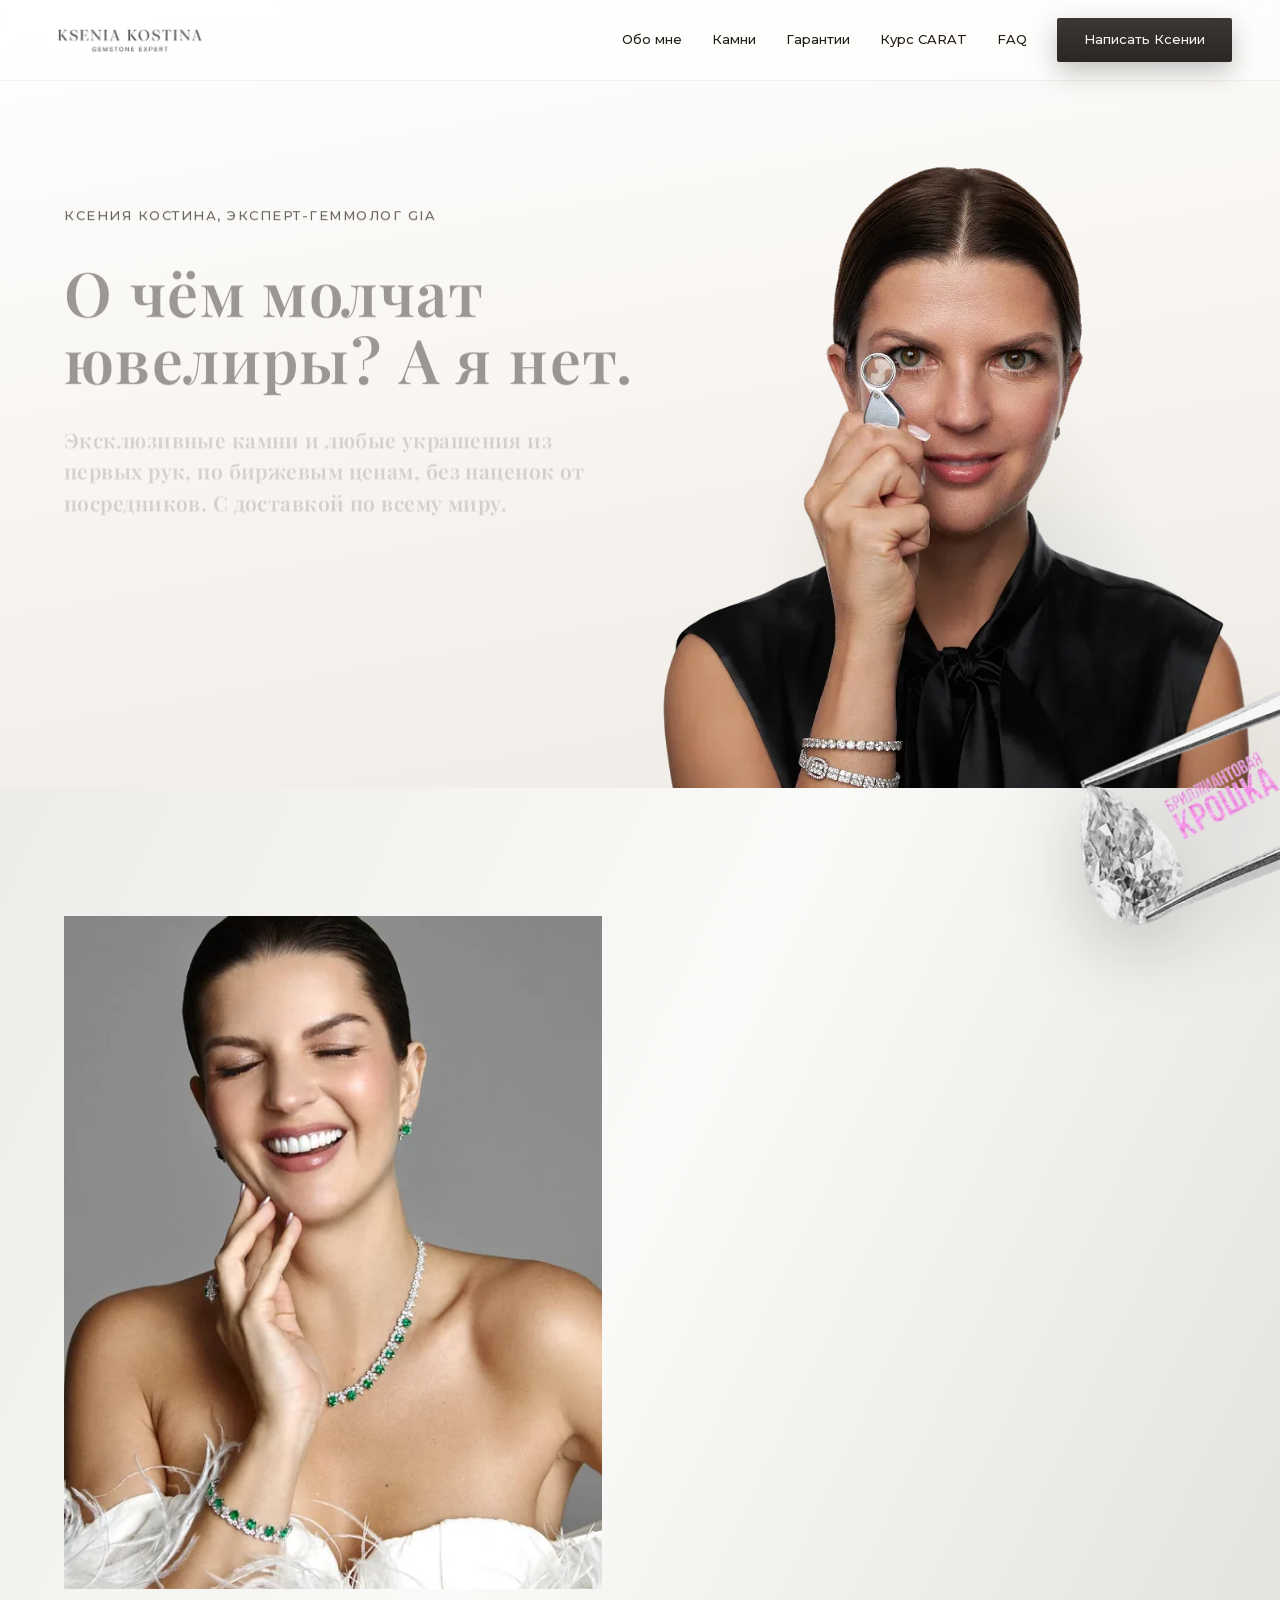
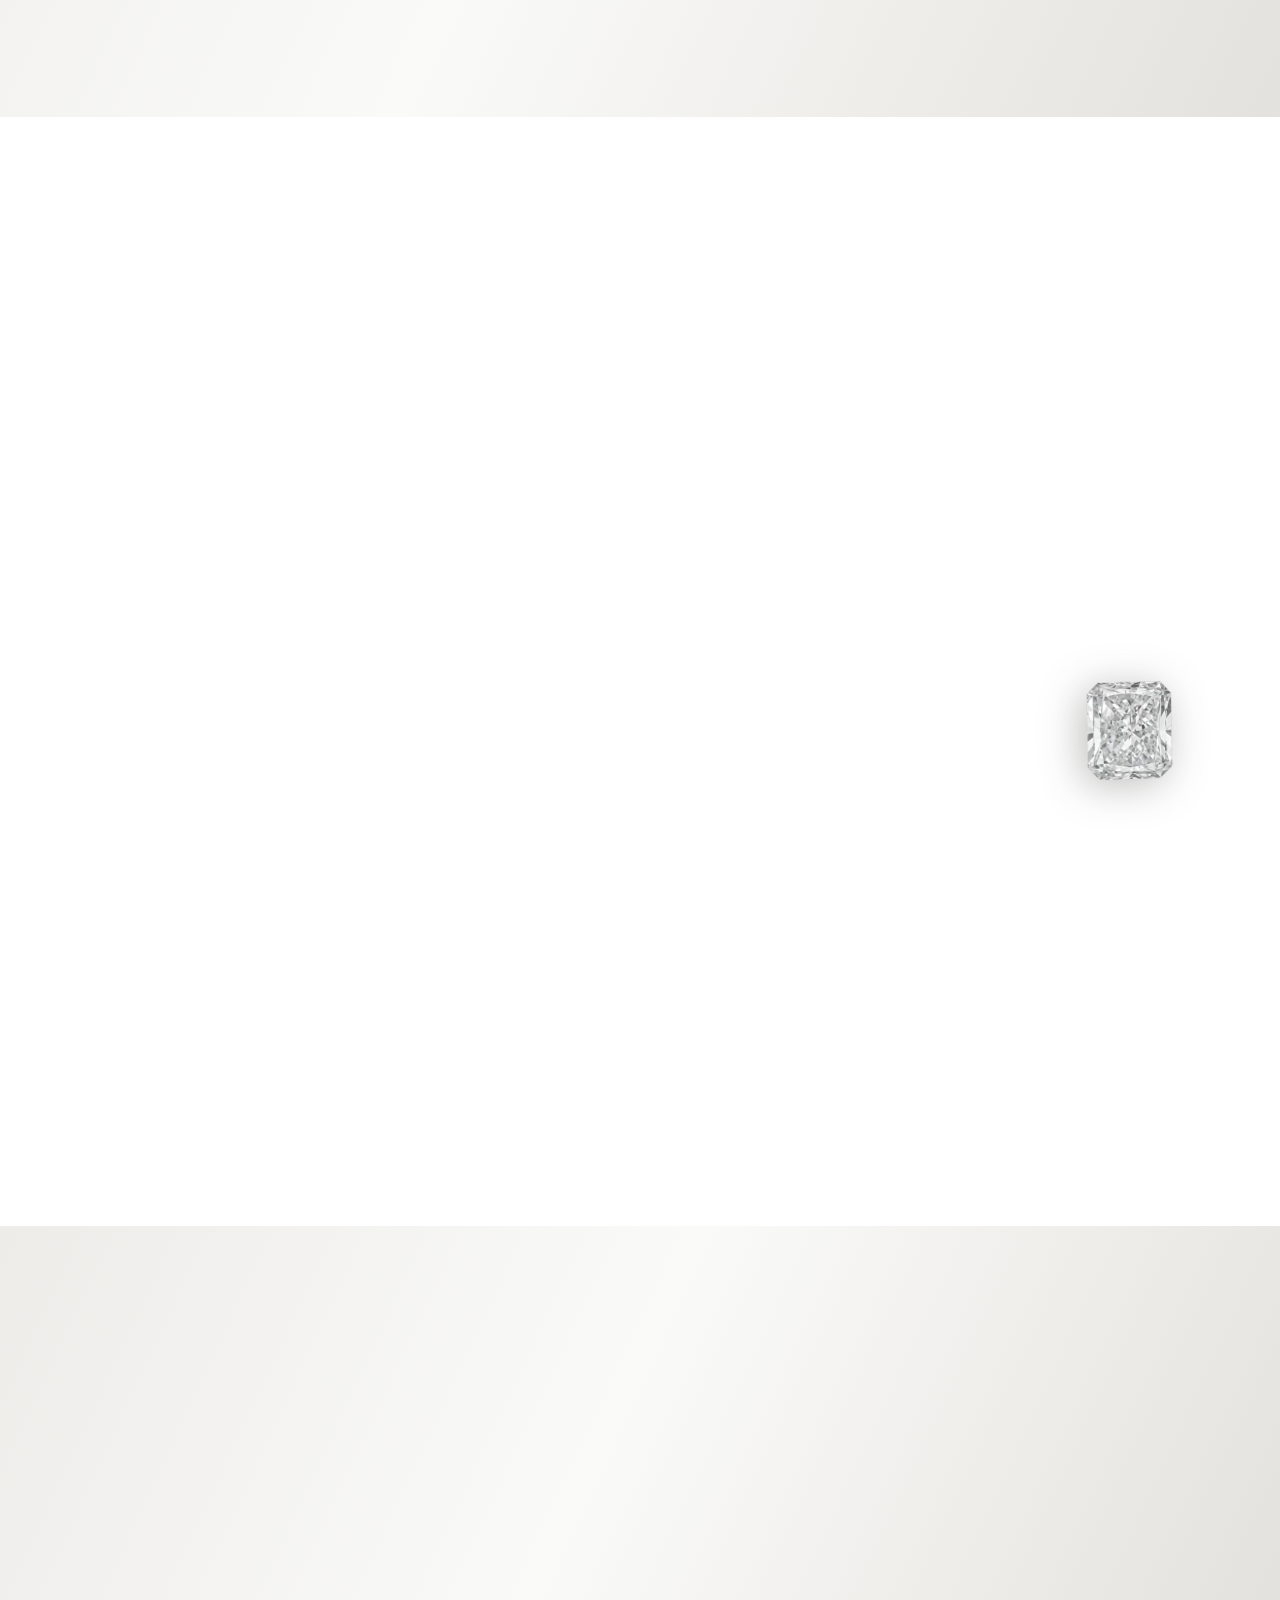
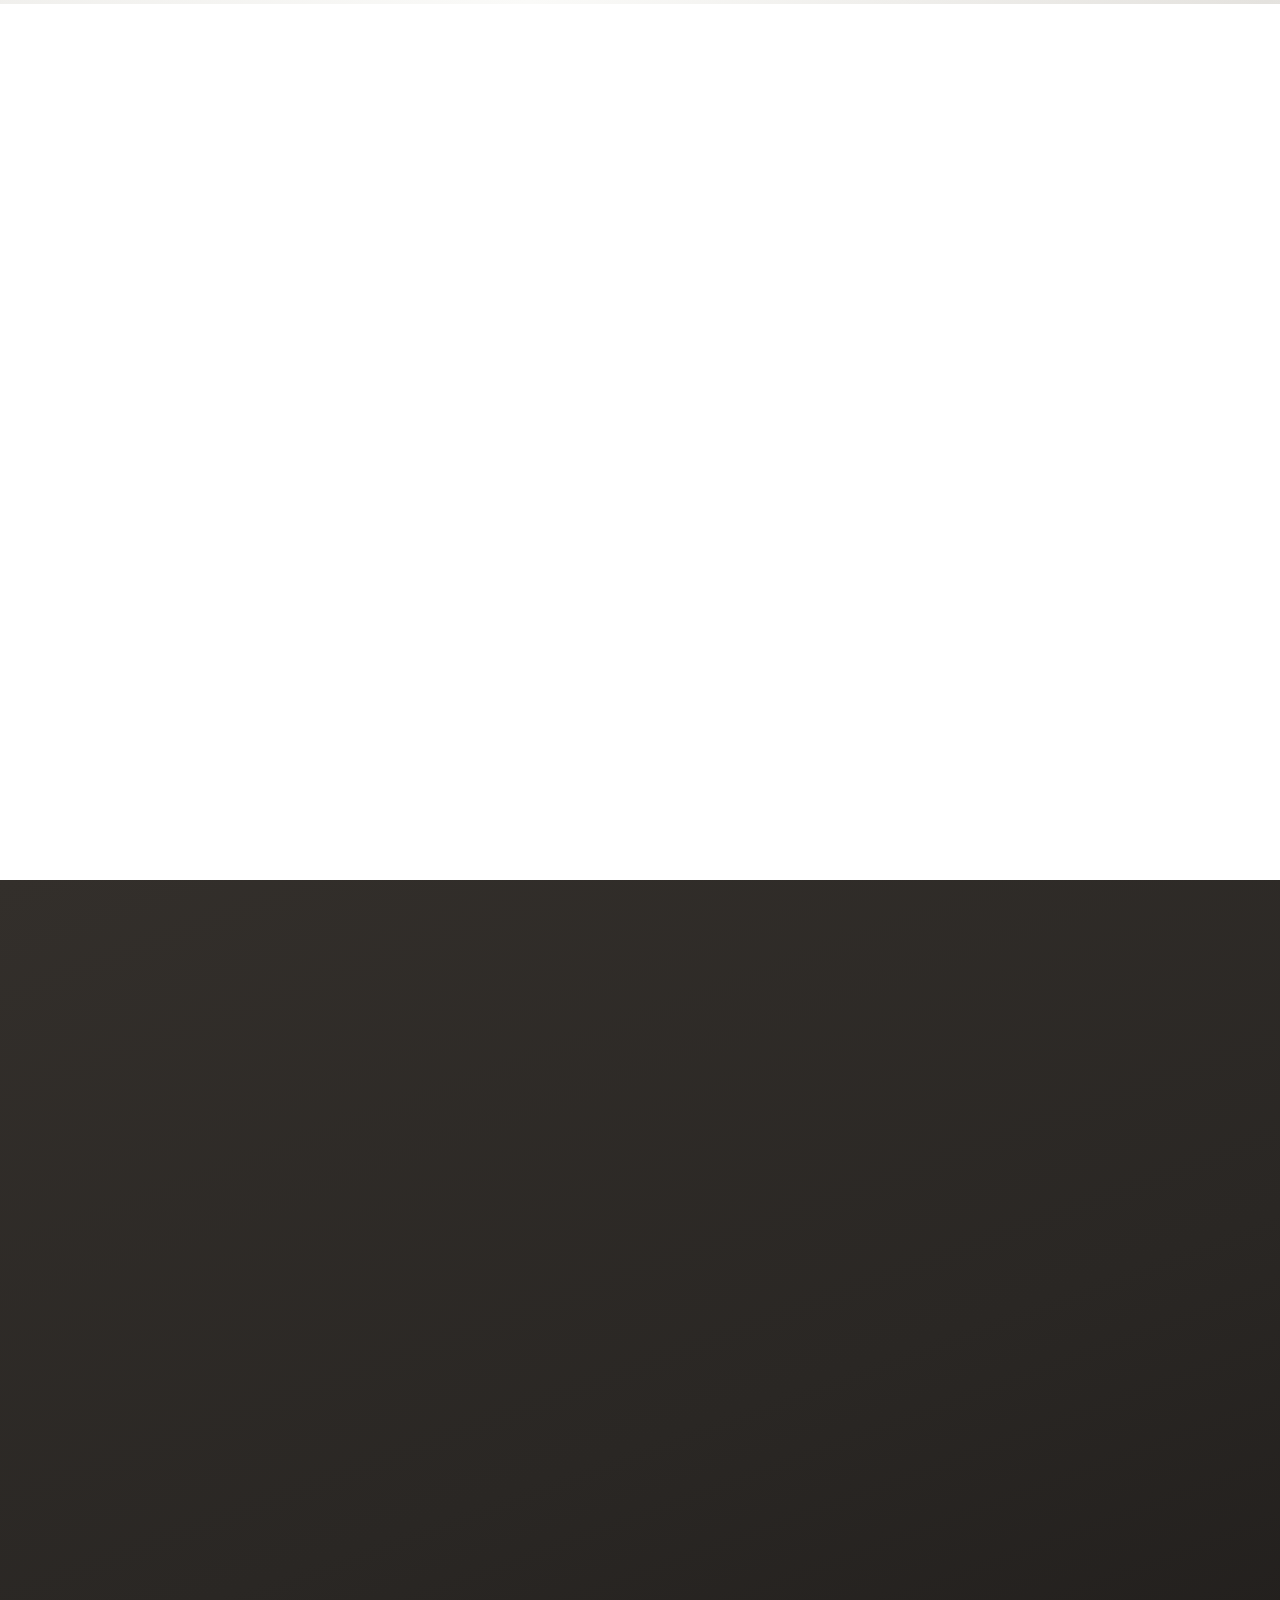
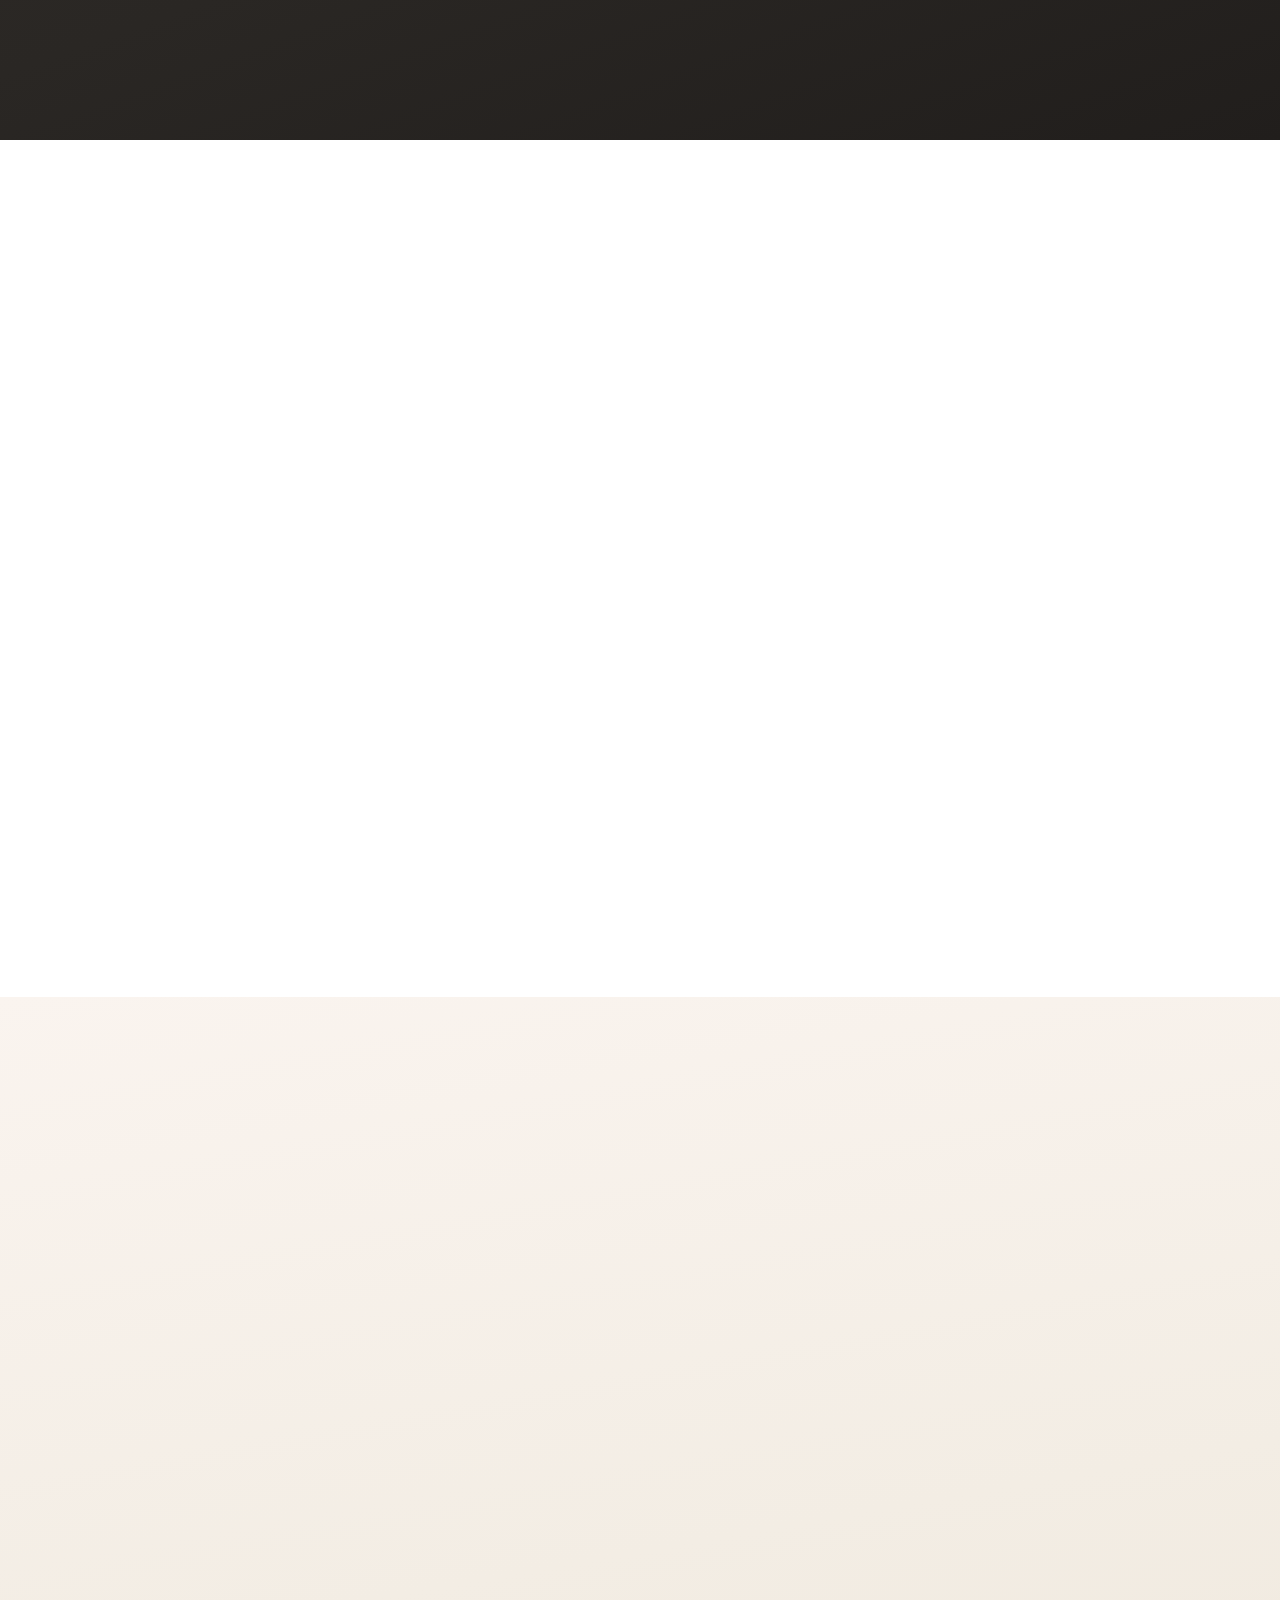
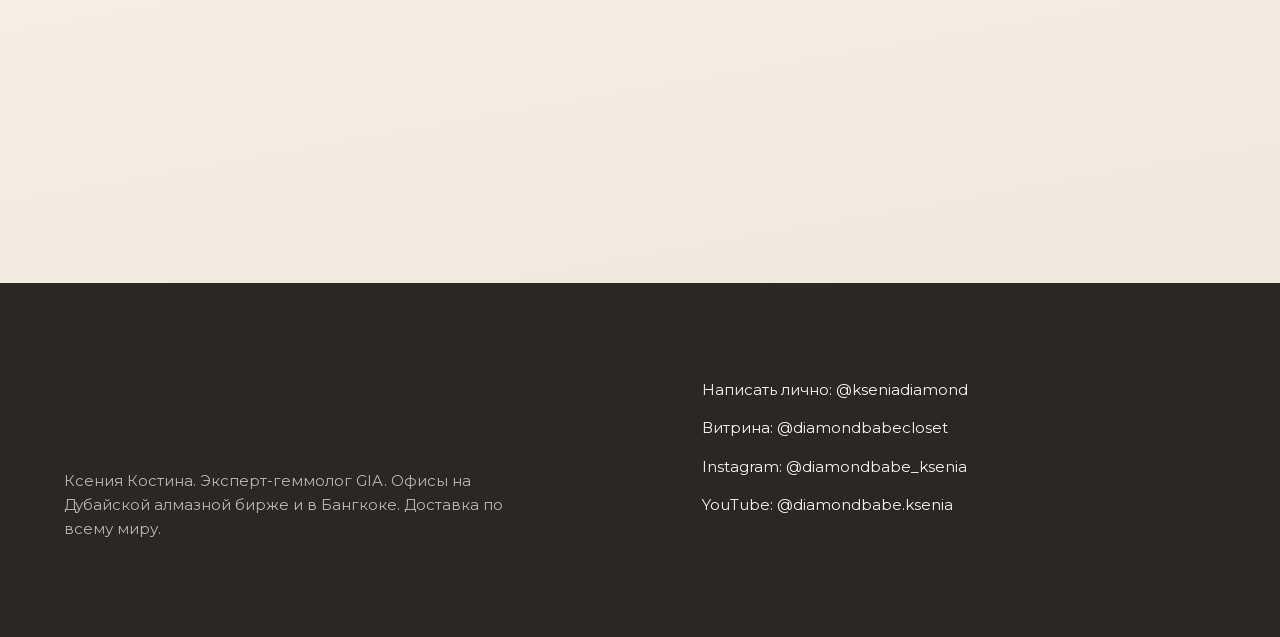
==== commit e74acd81: "Убрать каталог и калькулятор из меню — доступны только по прямой ссылке Пункты «Каталог» и «Калькуля" ====
--- a/index.html
+++ b/index.html
@@ -130,8 +130,6 @@
     <div class="nav__links">
       <a class="nav__link" href="#about">Обо мне</a>
       <a class="nav__link" href="#stones">Камни</a>
-      <a class="nav__link" href="catalog/">Каталог</a>
-      <a class="nav__link" href="calculator/">Калькулятор</a>
       <a class="nav__link" href="#trust">Гарантии</a>
       <a class="nav__link" href="#course">Курс CARAT</a>
       <a class="nav__link" href="#faq">FAQ</a>
@@ -145,8 +143,6 @@
   <div id="mobileMenu" class="nav__menu">
     <a href="#about">Обо мне</a>
     <a href="#stones">Камни</a>
-    <a href="catalog/">Каталог</a>
-    <a href="calculator/">Калькулятор</a>
     <a href="#trust">Гарантии</a>
     <a href="#course">Курс CARAT</a>
     <a href="#faq">FAQ</a>
@@ -161,7 +157,8 @@
       <h2 class="subhead" data-reveal="240">Эксклюзивные камни и любые украшения из первых рук, по биржевым ценам, без наценок от посредников. С доставкой по всему миру.</h2>
       <div class="actions hero__actions" data-reveal="360">
         <a class="btn btn--paraiba" href="#request">Подобрать камень</a>
-        <a class="link-action" href="catalog/">Посмотреть каталог</a>
+        <a class="link-action" href="https://drive.google.com/file/d/1gKMM1TbSry95Psv6jndCvEThHbGD6ox7/view"
+           target="_blank" rel="noopener noreferrer">Посмотреть каталог</a>
       </div>
       <div class="press" data-reveal="480">
         <img class="press__forbes"      src="assets/img/press-forbes.webp"      alt="Forbes"       width="365" height="92" decoding="async">
@@ -222,7 +219,8 @@
       <p class="p" data-reveal="220">Если у вас есть то, о чём вы мечтаете, просто напишите мне желаемый цвет камня и бюджет, и я покажу всё возможное из наличия — внутри одного цвета всегда можно подобрать альтернативы под разный бюджет.</p>
       <div class="actions actions--wide" data-reveal="260">
         <a class="btn btn--paraiba" href="#request">Подобрать камень</a>
-        <a class="link-action" href="catalog/">Посмотреть каталог</a>
+        <a class="link-action" href="https://drive.google.com/file/d/1gKMM1TbSry95Psv6jndCvEThHbGD6ox7/view"
+           target="_blank" rel="noopener noreferrer">Посмотреть каталог</a>
       </div>
     </div>
     <div class="gems">
